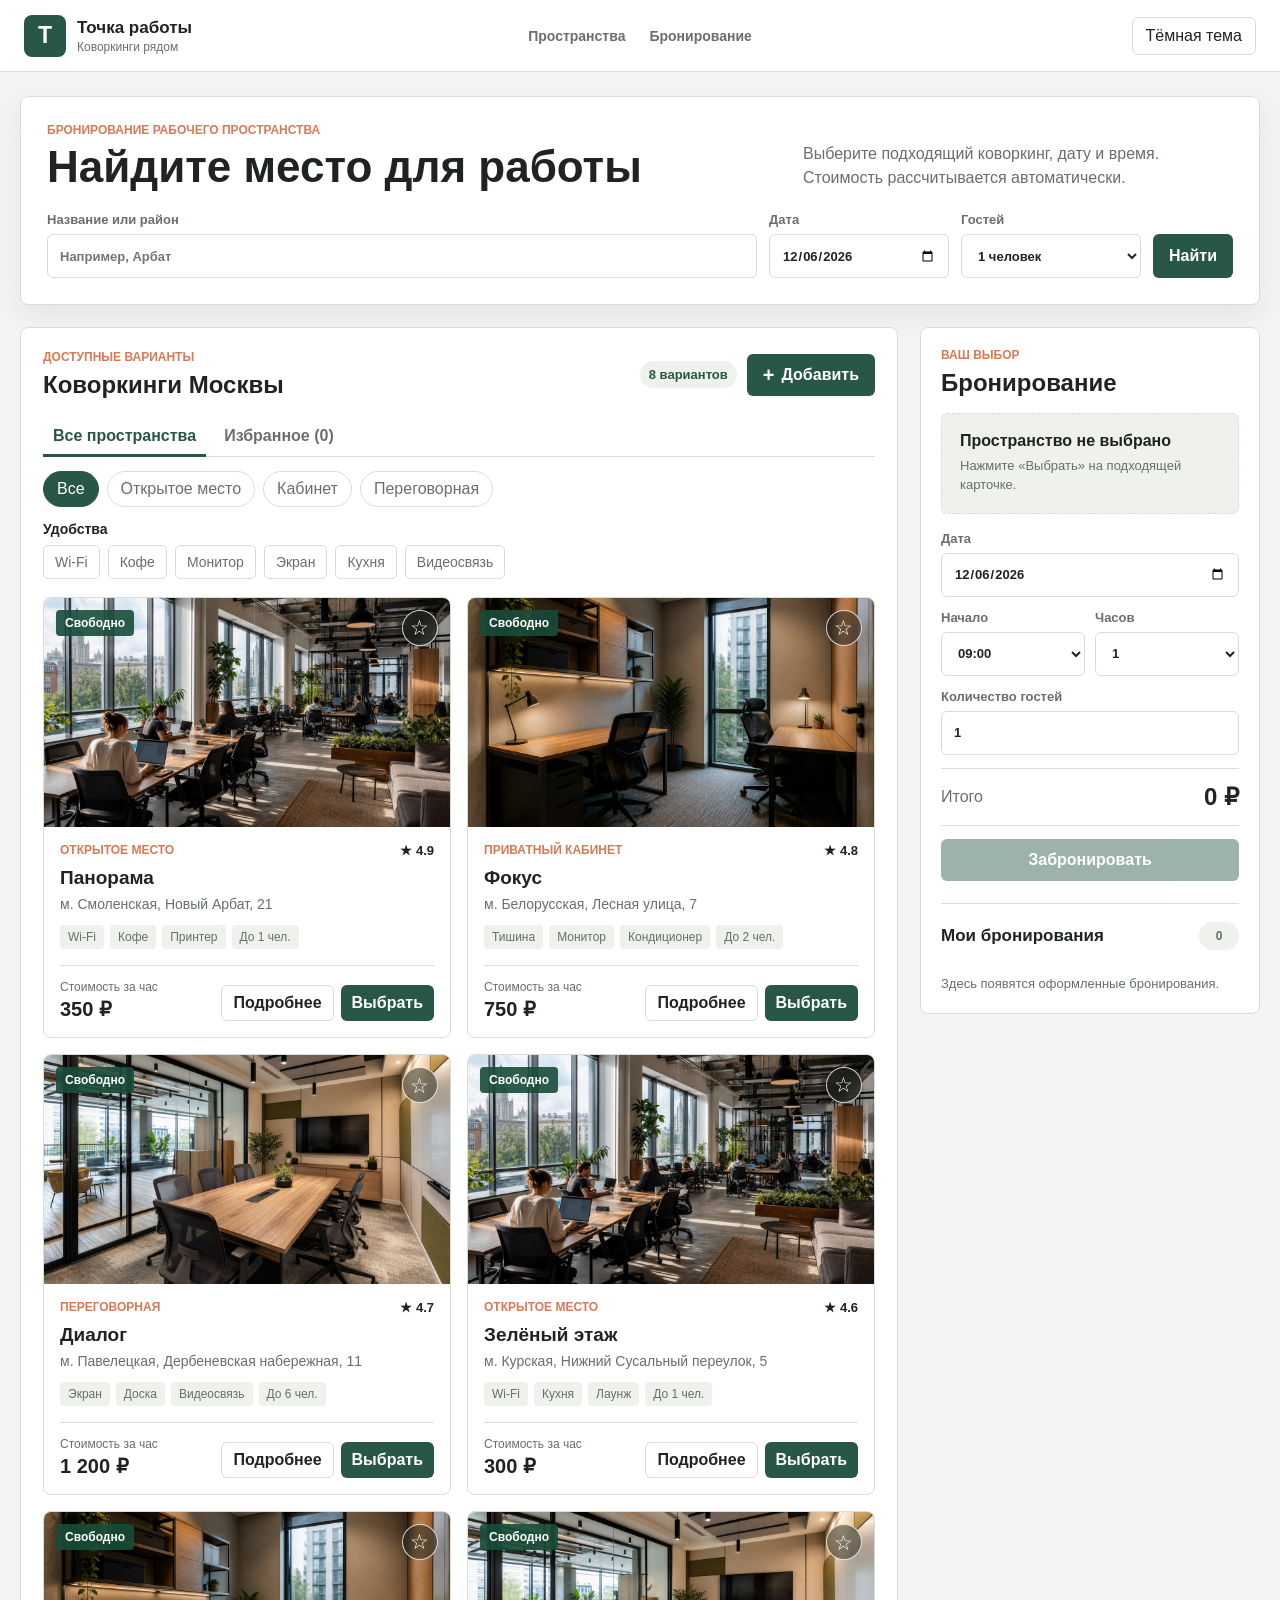
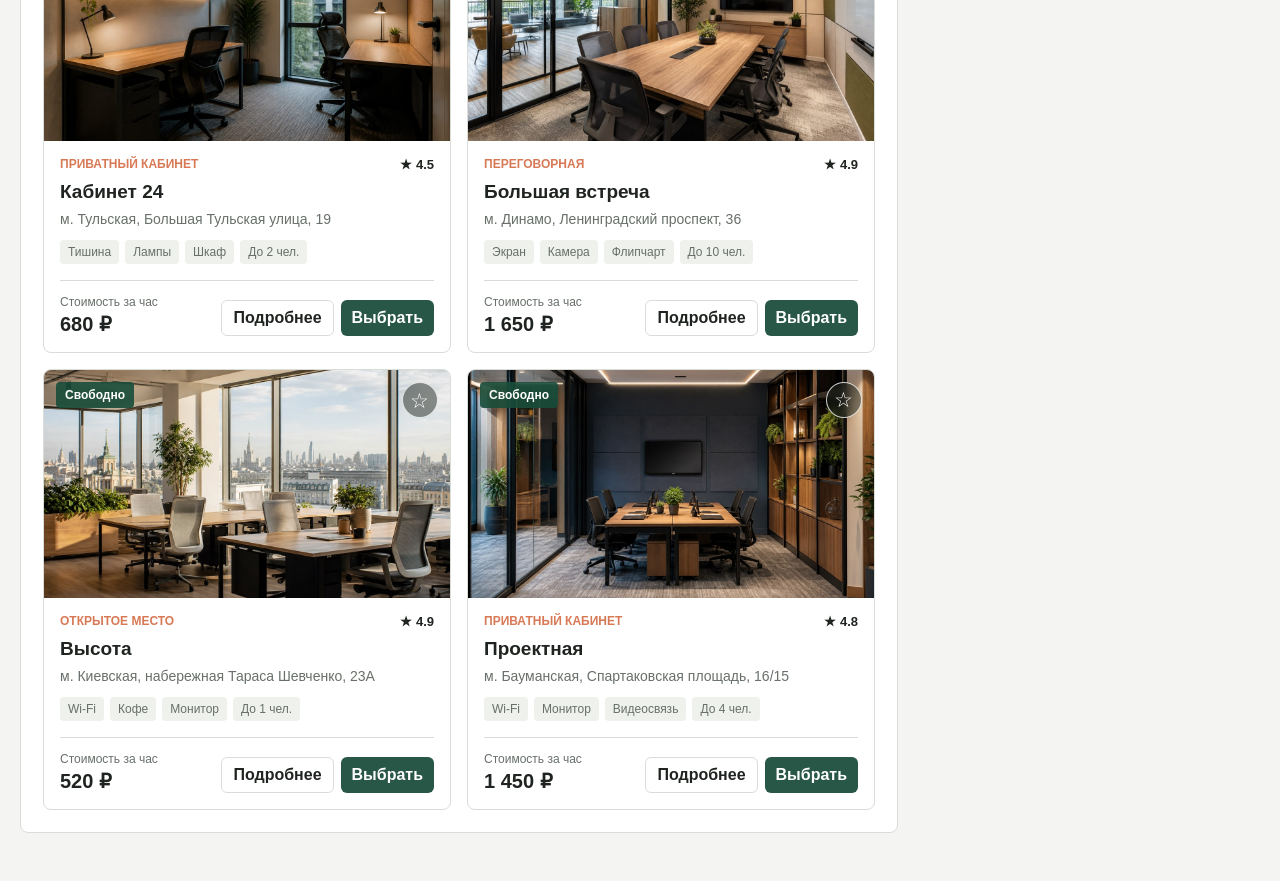
==== index.html @ 35360bbc "structure rebuild" ====
<!DOCTYPE html>
<html lang="ru">
<head>
    <meta charset="UTF-8">
    <meta name="viewport" content="width=device-width, initial-scale=1.0">
    <title>Точка работы - бронирование коворкингов</title>
    <link rel="stylesheet" href="css/style.css">
</head>
<body>
    <header class="site-header">
        <a class="brand" href="#" aria-label="Точка работы">
            <span class="brand-mark">Т</span>
            <span>
                <strong>Точка работы</strong>
                <small>Коворкинги рядом</small>
            </span>
        </a>

        <nav class="header-nav" aria-label="Основная навигация">
            <a href="#spaces">Пространства</a>
            <a href="#booking">Бронирование</a>
        </nav>

        <button class="theme-button" id="themeButton" type="button">Тёмная тема</button>
    </header>

    <main>
        <section class="search-section" aria-labelledby="pageTitle">
            <div class="search-heading">
                <div>
                    <p class="eyebrow">Бронирование рабочего пространства</p>
                    <h1 id="pageTitle">Найдите место для работы</h1>
                </div>
                <p>Выберите подходящий коворкинг, дату и время. Стоимость рассчитывается автоматически.</p>
            </div>

            <form class="search-form" id="searchForm">
                <label class="field search-field">
                    <span>Название или район</span>
                    <input id="searchInput" type="search" placeholder="Например, Арбат">
                </label>

                <label class="field">
                    <span>Дата</span>
                    <input id="searchDate" type="date">
                </label>

                <label class="field">
                    <span>Гостей</span>
                    <select id="guestFilter">
                        <option value="1">1 человек</option>
                        <option value="2">2 человека</option>
                        <option value="4">До 4 человек</option>
                        <option value="6">До 6 человек</option>
                        <option value="10">До 10 человек</option>
                    </select>
                </label>

                <button class="primary-button search-button" type="submit">Найти</button>
            </form>
        </section>

        <div class="page-layout">
            <section class="results-section" id="spaces" aria-labelledby="resultsTitle">
                <div class="section-heading">
                    <div>
                        <p class="eyebrow">Доступные варианты</p>
                        <h2 id="resultsTitle">Коворкинги Москвы</h2>
                    </div>
                    <div class="section-heading-actions">
                        <span class="result-count" id="resultCount">0 вариантов</span>
                        <button class="primary-button add-space-button" id="openAddSpace" type="button">
                            <span aria-hidden="true">+</span>
                            Добавить
                        </button>
                    </div>
                </div>

                <div class="catalog-tabs" id="catalogTabs" aria-label="Разделы каталога">
                    <button class="catalog-tab active" type="button" data-view="all">Все пространства</button>
                    <button class="catalog-tab" type="button" data-view="favorites">Избранное (0)</button>
                </div>

                <div class="type-filters" id="typeFilters" aria-label="Фильтр по типу пространства">
                    <button class="filter-button active" type="button" data-type="all">Все</button>
                    <button class="filter-button" type="button" data-type="open">Открытое место</button>
                    <button class="filter-button" type="button" data-type="office">Кабинет</button>
                    <button class="filter-button" type="button" data-type="meeting">Переговорная</button>
                </div>

                <div class="amenity-filter">
                    <span class="filter-label">Удобства</span>
                    <div class="amenity-options" id="amenityFilters" aria-label="Фильтр по удобствам">
                        <label class="amenity-option">
                            <input type="checkbox" value="Wi-Fi">
                            <span>Wi-Fi</span>
                        </label>
                        <label class="amenity-option">
                            <input type="checkbox" value="Кофе">
                            <span>Кофе</span>
                        </label>
                        <label class="amenity-option">
                            <input type="checkbox" value="Монитор">
                            <span>Монитор</span>
                        </label>
                        <label class="amenity-option">
                            <input type="checkbox" value="Экран">
                            <span>Экран</span>
                        </label>
                        <label class="amenity-option">
                            <input type="checkbox" value="Кухня">
                            <span>Кухня</span>
                        </label>
                        <label class="amenity-option">
                            <input type="checkbox" value="Видеосвязь">
                            <span>Видеосвязь</span>
                        </label>
                        <button class="reset-amenities" id="resetAmenities" type="button" hidden>Сбросить</button>
                    </div>
                </div>

                <div class="space-grid" id="spaceGrid"></div>
                <p class="empty-state" id="emptyState">Подходящие пространства не найдены.</p>
            </section>

            <aside class="booking-panel" id="booking" aria-labelledby="bookingTitle">
                <div class="panel-heading">
                    <p class="eyebrow">Ваш выбор</p>
                    <h2 id="bookingTitle">Бронирование</h2>
                </div>

                <div class="selected-placeholder" id="selectedPlaceholder">
                    <strong>Пространство не выбрано</strong>
                    <p>Нажмите «Выбрать» на подходящей карточке.</p>
                </div>

                <div class="selected-space" id="selectedSpace" hidden>
                    <img id="selectedImage" alt="">
                    <div>
                        <span id="selectedType"></span>
                        <strong id="selectedName"></strong>
                        <small id="selectedAddress"></small>
                    </div>
                </div>

                <form class="booking-form" id="bookingForm">
                    <label class="field">
                        <span>Дата</span>
                        <input id="bookingDate" type="date" required>
                    </label>

                    <div class="form-row">
                        <label class="field">
                            <span>Начало</span>
                            <select id="bookingTime">
                                <option>09:00</option>
                                <option>10:00</option>
                                <option>11:00</option>
                                <option>12:00</option>
                                <option>13:00</option>
                                <option>14:00</option>
                                <option>15:00</option>
                                <option>16:00</option>
                                <option>17:00</option>
                                <option>18:00</option>
                            </select>
                        </label>

                        <label class="field">
                            <span>Часов</span>
                            <select id="bookingDuration">
                                <option value="1">1</option>
                                <option value="2">2</option>
                                <option value="3">3</option>
                                <option value="4">4</option>
                                <option value="6">6</option>
                                <option value="8">8</option>
                            </select>
                        </label>
                    </div>

                    <label class="field">
                        <span>Количество гостей</span>
                        <input id="bookingGuests" type="number" min="1" value="1" required>
                    </label>

                    <div class="price-summary">
                        <span>Итого</span>
                        <strong id="totalPrice">0 ₽</strong>
                    </div>

                    <p class="form-message" id="formMessage"></p>
                    <div class="booking-form-actions">
                        <button class="primary-button booking-button" type="submit" disabled>Забронировать</button>
                        <button class="cancel-edit-button" id="cancelEditButton" type="button" hidden>Отменить изменения</button>
                    </div>
                </form>

                <section class="booking-history" aria-labelledby="historyTitle">
                    <div class="history-heading">
                        <h3 id="historyTitle">Мои бронирования</h3>
                        <span id="historyCount">0</span>
                    </div>
                    <ul id="bookingList"></ul>
                    <p id="bookingEmpty">Здесь появятся оформленные бронирования.</p>
                </section>
            </aside>
        </div>
    </main>

    <div class="modal" id="spaceModal" aria-hidden="true">
        <article class="modal-card" role="dialog" aria-modal="true" aria-labelledby="modalTitle">
            <button class="modal-close" id="modalClose" type="button" aria-label="Закрыть">×</button>
            <img id="modalImage" alt="">
            <div class="modal-content">
                <p class="eyebrow" id="modalType"></p>
                <h2 id="modalTitle"></h2>
                <p class="modal-address" id="modalAddress"></p>
                <p id="modalDescription"></p>
                <div class="amenities" id="modalAmenities"></div>
                <button class="primary-button" id="modalSelect" type="button">Выбрать пространство</button>
            </div>
        </article>
    </div>

    <div class="modal" id="addSpaceModal" aria-hidden="true">
        <article class="modal-card form-modal-card" role="dialog" aria-modal="true" aria-labelledby="addSpaceTitle">
            <button class="modal-close" id="addSpaceClose" type="button" aria-label="Закрыть">×</button>
            <div class="modal-content">
                <p class="eyebrow" id="addSpaceEyebrow">Новое пространство</p>
                <h2 id="addSpaceTitle">Добавить коворкинг</h2>

                <form class="add-space-form" id="addSpaceForm">
                    <label class="field">
                        <span>Название</span>
                        <input id="newSpaceName" type="text" maxlength="60" required>
                    </label>

                    <div class="form-row">
                        <label class="field">
                            <span>Тип пространства</span>
                            <select id="newSpaceType">
                                <option value="open">Открытое место</option>
                                <option value="office">Кабинет</option>
                                <option value="meeting">Переговорная</option>
                            </select>
                        </label>

                        <label class="field">
                            <span>Вместимость</span>
                            <input id="newSpaceCapacity" type="number" min="1" max="50" value="1" required>
                        </label>
                    </div>

                    <label class="field">
                        <span>Адрес</span>
                        <input id="newSpaceAddress" type="text" maxlength="100" placeholder="Например, м. Сокол, улица Балтийская, 9" required>
                    </label>

                    <label class="field">
                        <span>Стоимость за час, ₽</span>
                        <input id="newSpacePrice" type="number" min="1" max="100000" value="500" required>
                    </label>

                    <label class="field">
                        <span>Описание</span>
                        <textarea id="newSpaceDescription" maxlength="400" rows="4" required></textarea>
                    </label>

                    <fieldset class="form-amenities">
                        <legend>Удобства</legend>
                        <div class="amenity-options">
                            <label class="amenity-option">
                                <input type="checkbox" name="newAmenity" value="Wi-Fi">
                                <span>Wi-Fi</span>
                            </label>
                            <label class="amenity-option">
                                <input type="checkbox" name="newAmenity" value="Кофе">
                                <span>Кофе</span>
                            </label>
                            <label class="amenity-option">
                                <input type="checkbox" name="newAmenity" value="Монитор">
                                <span>Монитор</span>
                            </label>
                            <label class="amenity-option">
                                <input type="checkbox" name="newAmenity" value="Экран">
                                <span>Экран</span>
                            </label>
                            <label class="amenity-option">
                                <input type="checkbox" name="newAmenity" value="Кухня">
                                <span>Кухня</span>
                            </label>
                            <label class="amenity-option">
                                <input type="checkbox" name="newAmenity" value="Видеосвязь">
                                <span>Видеосвязь</span>
                            </label>
                        </div>
                    </fieldset>

                    <button class="primary-button" id="addSpaceSubmit" type="submit">Добавить коворкинг</button>
                </form>
            </div>
        </article>
    </div>

    <div class="toast" id="toast" role="status" aria-live="polite"></div>

    <script src="js/data.js"></script>
    <script src="js/script.js"></script>
</body>
</html>
---- css/style.css ----
:root {
    color-scheme: light;
    --page: #f4f5f2;
    --surface: #ffffff;
    --surface-soft: #eef1ec;
    --text: #202420;
    --muted: #687069;
    --line: #d9ddd7;
    --primary: #285747;
    --primary-hover: #1e4437;
    --accent: #d87956;
    --accent-soft: #fae5dc;
    --warning: #8a3b2b;
    --shadow: 0 10px 30px rgba(35, 44, 38, 0.08);
}

* {
    box-sizing: border-box;
}

[hidden] {
    display: none !important;
}

html {
    scroll-behavior: smooth;
}

body {
    margin: 0;
    font-family: Arial, Helvetica, sans-serif;
    color: var(--text);
    background: var(--page);
}

button,
input,
select,
textarea {
    font: inherit;
}

button {
    cursor: pointer;
}

.site-header {
    position: sticky;
    top: 0;
    z-index: 20;
    display: grid;
    grid-template-columns: 1fr auto 1fr;
    align-items: center;
    gap: 24px;
    min-height: 72px;
    padding: 12px max(24px, calc((100% - 1240px) / 2));
    border-bottom: 1px solid var(--line);
    background: color-mix(in srgb, var(--surface) 94%, transparent);
    backdrop-filter: blur(12px);
}

.brand {
    display: inline-flex;
    align-items: center;
    gap: 11px;
    width: fit-content;
    color: var(--text);
    text-decoration: none;
}

.brand-mark {
    display: grid;
    width: 42px;
    height: 42px;
    place-items: center;
    border-radius: 8px;
    color: #ffffff;
    background: var(--primary);
    font-size: 23px;
    font-weight: 800;
}

.brand strong,
.brand small {
    display: block;
}

.brand strong {
    font-size: 17px;
}

.brand small {
    margin-top: 2px;
    color: var(--muted);
    font-size: 12px;
}

.header-nav {
    display: flex;
    gap: 24px;
}

.header-nav a {
    color: var(--muted);
    font-size: 14px;
    font-weight: 700;
    text-decoration: none;
}

.header-nav a:hover {
    color: var(--primary);
}

.theme-button {
    justify-self: end;
    min-height: 38px;
    border: 1px solid var(--line);
    border-radius: 6px;
    padding: 0 13px;
    color: var(--text);
    background: var(--surface);
}

.theme-button:hover {
    border-color: var(--primary);
}

main {
    width: min(1240px, calc(100% - 32px));
    margin: 24px auto 48px;
}

.search-section {
    padding: 26px;
    border: 1px solid var(--line);
    border-radius: 8px;
    background: var(--surface);
    box-shadow: var(--shadow);
}

.search-heading {
    display: flex;
    align-items: end;
    justify-content: space-between;
    gap: 32px;
    margin-bottom: 22px;
}

.search-heading h1,
.section-heading h2,
.panel-heading h2 {
    margin: 0;
}

.search-heading h1 {
    font-size: clamp(28px, 4vw, 44px);
    line-height: 1.05;
}

.search-heading > p {
    max-width: 430px;
    margin: 0;
    color: var(--muted);
    line-height: 1.5;
}

.eyebrow {
    margin: 0 0 7px;
    color: var(--accent);
    font-size: 12px;
    font-weight: 800;
    text-transform: uppercase;
}

.search-form {
    display: grid;
    grid-template-columns: minmax(220px, 1fr) 180px 180px auto;
    gap: 12px;
    align-items: end;
}

.field {
    display: grid;
    gap: 7px;
    color: var(--muted);
    font-size: 13px;
    font-weight: 700;
}

input,
select,
textarea {
    width: 100%;
    border: 1px solid var(--line);
    border-radius: 6px;
    padding: 0 12px;
    color: var(--text);
    background: var(--surface);
}

input,
select {
    height: 44px;
}

textarea {
    min-height: 100px;
    padding-block: 11px;
    resize: vertical;
}

input:focus,
select:focus,
textarea:focus {
    outline: 2px solid color-mix(in srgb, var(--primary) 35%, transparent);
    border-color: var(--primary);
}

.primary-button {
    min-height: 42px;
    border: 0;
    border-radius: 6px;
    padding: 0 16px;
    color: #ffffff;
    background: var(--primary);
    font-weight: 800;
}

.primary-button:hover:not(:disabled) {
    background: var(--primary-hover);
}

.primary-button:disabled {
    cursor: not-allowed;
    opacity: 0.45;
}

.search-button {
    height: 44px;
}

.page-layout {
    display: grid;
    grid-template-columns: minmax(0, 1fr) 340px;
    gap: 22px;
    align-items: start;
    margin-top: 22px;
}

.results-section,
.booking-panel {
    border: 1px solid var(--line);
    border-radius: 8px;
    background: var(--surface);
}

.results-section {
    min-width: 0;
    padding: 22px;
}

.section-heading,
.history-heading {
    display: flex;
    align-items: center;
    justify-content: space-between;
    gap: 16px;
}

.section-heading {
    margin-bottom: 18px;
}

.section-heading-actions {
    display: flex;
    align-items: center;
    gap: 10px;
}

.add-space-button {
    display: inline-flex;
    align-items: center;
    gap: 7px;
    white-space: nowrap;
}

.add-space-button span {
    font-size: 20px;
    line-height: 1;
}

.section-heading h2,
.panel-heading h2 {
    font-size: 24px;
}

.result-count,
.history-heading span {
    min-width: 40px;
    padding: 6px 9px;
    border-radius: 16px;
    color: var(--primary);
    background: var(--surface-soft);
    font-size: 13px;
    font-weight: 800;
    text-align: center;
}

.catalog-tabs {
    display: flex;
    gap: 8px;
    margin-bottom: 14px;
    border-bottom: 1px solid var(--line);
}

.catalog-tab {
    min-height: 40px;
    margin-bottom: -1px;
    border: 0;
    border-bottom: 3px solid transparent;
    padding: 0 10px;
    color: var(--muted);
    background: transparent;
    font-weight: 800;
}

.catalog-tab:hover {
    color: var(--primary);
}

.catalog-tab.active {
    border-bottom-color: var(--primary);
    color: var(--primary);
}

.type-filters {
    display: flex;
    flex-wrap: wrap;
    gap: 8px;
    margin-bottom: 14px;
}

.filter-button {
    min-height: 36px;
    border: 1px solid var(--line);
    border-radius: 18px;
    padding: 0 13px;
    color: var(--muted);
    background: var(--surface);
}

.filter-button:hover {
    color: var(--primary);
    border-color: var(--primary);
}

.filter-button.active {
    color: #ffffff;
    border-color: var(--primary);
    background: var(--primary);
}

.amenity-filter {
    margin-bottom: 18px;
}

.filter-label {
    display: block;
    margin-bottom: 8px;
    color: var(--text);
    font-size: 14px;
    font-weight: 800;
}

.amenity-options {
    display: flex;
    flex-wrap: wrap;
    gap: 8px;
}

.amenity-option {
    position: relative;
    cursor: pointer;
}

.amenity-option input {
    position: absolute;
    width: 1px;
    height: 1px;
    opacity: 0;
}

.amenity-option span,
.reset-amenities {
    display: inline-flex;
    min-height: 34px;
    align-items: center;
    border: 1px solid var(--line);
    border-radius: 5px;
    padding: 0 11px;
    color: var(--muted);
    background: var(--surface);
    font-size: 14px;
}

.amenity-option:hover span,
.amenity-option input:focus-visible + span {
    color: var(--primary);
    border-color: var(--primary);
}

.amenity-option input:checked + span {
    color: var(--primary);
    border-color: var(--primary);
    background: color-mix(in srgb, var(--primary) 12%, var(--surface));
    font-weight: 800;
}

.reset-amenities {
    color: var(--warning);
}

.reset-amenities:hover {
    border-color: var(--warning);
}

.space-grid {
    display: grid;
    grid-template-columns: repeat(2, minmax(0, 1fr));
    gap: 16px;
}

.space-card {
    display: flex;
    min-width: 0;
    flex-direction: column;
    overflow: hidden;
    border: 1px solid var(--line);
    border-radius: 8px;
    background: var(--surface);
    transition: border-color 160ms ease, transform 160ms ease, box-shadow 160ms ease;
}

.space-card:hover {
    border-color: color-mix(in srgb, var(--primary) 45%, var(--line));
    transform: translateY(-2px);
    box-shadow: var(--shadow);
}

.space-card.selected {
    border-color: var(--primary);
    box-shadow: 0 0 0 2px color-mix(in srgb, var(--primary) 18%, transparent);
}

.space-image {
    position: relative;
    aspect-ratio: 16 / 9;
    overflow: hidden;
    background: var(--surface-soft);
}

.space-image img {
    width: 100%;
    height: 100%;
    object-fit: cover;
}

.availability {
    position: absolute;
    top: 12px;
    left: 12px;
    padding: 6px 9px;
    border-radius: 4px;
    color: #ffffff;
    background: rgba(25, 77, 58, 0.9);
    font-size: 12px;
    font-weight: 800;
}

.favorite-button {
    position: absolute;
    top: 12px;
    right: 12px;
    display: grid;
    width: 36px;
    height: 36px;
    place-items: center;
    border: 1px solid rgba(255, 255, 255, 0.78);
    border-radius: 50%;
    color: #ffffff;
    background: rgba(24, 32, 27, 0.48);
    font-size: 21px;
    line-height: 1;
    backdrop-filter: blur(5px);
}

.favorite-button:hover {
    background: rgba(24, 32, 27, 0.7);
}

.favorite-button.active {
    border-color: #ffffff;
    color: #9b4f32;
    background: #ffffff;
}

.custom-space-actions {
    position: absolute;
    z-index: 2;
    top: 12px;
    left: 12px;
    display: flex;
    gap: 7px;
}

.custom-space-button {
    display: grid;
    width: 36px;
    height: 36px;
    place-items: center;
    border: 1px solid rgba(255, 255, 255, 0.78);
    border-radius: 50%;
    color: #ffffff;
    background: rgba(24, 32, 27, 0.62);
    font-size: 19px;
    font-weight: 800;
    line-height: 1;
    backdrop-filter: blur(5px);
}

.custom-space-button:hover {
    background: rgba(24, 32, 27, 0.82);
}

.delete-space-button:hover {
    color: #ffffff;
    background: var(--warning);
}

.space-body {
    display: flex;
    flex: 1;
    flex-direction: column;
    padding: 16px;
}

.space-meta {
    display: flex;
    align-items: center;
    justify-content: space-between;
    gap: 12px;
    margin-bottom: 8px;
}

.space-type {
    color: var(--accent);
    font-size: 12px;
    font-weight: 800;
    text-transform: uppercase;
}

.rating {
    font-size: 13px;
    font-weight: 800;
}

.space-body h3 {
    margin: 0 0 7px;
    font-size: 19px;
    line-height: 1.25;
}

.space-address {
    margin: 0 0 13px;
    color: var(--muted);
    font-size: 14px;
}

.feature-list,
.amenities {
    display: flex;
    flex-wrap: wrap;
    gap: 6px;
}

.feature-list {
    margin-bottom: 16px;
}

.feature-list span,
.amenities span {
    padding: 5px 8px;
    border-radius: 4px;
    color: var(--muted);
    background: var(--surface-soft);
    font-size: 12px;
}

.card-footer {
    display: flex;
    align-items: end;
    justify-content: space-between;
    gap: 12px;
    margin-top: auto;
    padding-top: 14px;
    border-top: 1px solid var(--line);
}

.space-price small,
.space-price strong {
    display: block;
}

.space-price small {
    color: var(--muted);
    font-size: 12px;
}

.space-price strong {
    margin-top: 3px;
    font-size: 20px;
}

.card-actions {
    display: flex;
    gap: 7px;
}

.details-button,
.select-button {
    min-height: 36px;
    border-radius: 6px;
    padding: 0 11px;
    font-weight: 800;
}

.details-button {
    border: 1px solid var(--line);
    color: var(--text);
    background: var(--surface);
}

.details-button:hover {
    border-color: var(--primary);
}

.select-button {
    border: 0;
    color: #ffffff;
    background: var(--primary);
}

.select-button:hover {
    background: var(--primary-hover);
}

.empty-state {
    display: none;
    margin: 28px 0;
    color: var(--muted);
    text-align: center;
}

.empty-state.show {
    display: block;
}

.booking-panel {
    position: sticky;
    top: 94px;
    padding: 20px;
}

.panel-heading {
    margin-bottom: 16px;
}

.selected-placeholder {
    padding: 18px;
    border: 1px dashed var(--line);
    border-radius: 6px;
    color: var(--muted);
    background: var(--surface-soft);
}

.selected-placeholder strong {
    color: var(--text);
}

.selected-placeholder p {
    margin: 7px 0 0;
    font-size: 13px;
    line-height: 1.45;
}

.selected-space {
    display: grid;
    grid-template-columns: 88px 1fr;
    gap: 12px;
    align-items: center;
    padding-bottom: 16px;
    border-bottom: 1px solid var(--line);
}

.selected-space img {
    width: 88px;
    height: 70px;
    border-radius: 6px;
    object-fit: cover;
}

.selected-space span,
.selected-space strong,
.selected-space small {
    display: block;
}

.selected-space span {
    margin-bottom: 4px;
    color: var(--accent);
    font-size: 11px;
    font-weight: 800;
    text-transform: uppercase;
}

.selected-space strong {
    margin-bottom: 4px;
    line-height: 1.25;
}

.selected-space small {
    color: var(--muted);
}

.booking-form {
    display: grid;
    gap: 13px;
    margin-top: 17px;
}

.form-row {
    display: grid;
    grid-template-columns: 1fr 1fr;
    gap: 10px;
}

.price-summary {
    display: flex;
    align-items: center;
    justify-content: space-between;
    padding: 14px 0;
    border-top: 1px solid var(--line);
    border-bottom: 1px solid var(--line);
}

.price-summary span {
    color: var(--muted);
}

.price-summary strong {
    font-size: 24px;
}

.form-message {
    display: none;
    margin: 0;
    color: var(--warning);
    font-size: 13px;
    line-height: 1.4;
}

.form-message.show {
    display: block;
}

.booking-form-actions {
    display: grid;
    gap: 8px;
}

.booking-button,
.cancel-edit-button {
    width: 100%;
}

.cancel-edit-button {
    min-height: 40px;
    border: 1px solid var(--line);
    border-radius: 6px;
    color: var(--text);
    background: var(--surface);
    font-weight: 800;
}

.cancel-edit-button:hover {
    border-color: var(--primary);
    color: var(--primary);
}

.booking-history {
    margin-top: 22px;
    padding-top: 18px;
    border-top: 1px solid var(--line);
}

.history-heading h3 {
    margin: 0;
    font-size: 17px;
}

.booking-history ul {
    display: grid;
    gap: 9px;
    margin: 13px 0 0;
    padding: 0;
    list-style: none;
}

.booking-history li {
    position: relative;
    padding: 11px 70px 11px 11px;
    border: 1px solid var(--line);
    border-radius: 6px;
    background: var(--surface-soft);
}

.booking-history li.editing {
    border-color: var(--primary);
    box-shadow: 0 0 0 2px color-mix(in srgb, var(--primary) 16%, transparent);
}

.booking-history strong,
.booking-history span {
    display: block;
}

.booking-history strong {
    margin-bottom: 4px;
    font-size: 13px;
}

.booking-history span {
    color: var(--muted);
    font-size: 12px;
    line-height: 1.35;
}

.edit-booking,
.cancel-booking {
    position: absolute;
    top: 9px;
    width: 25px;
    height: 25px;
    border: 0;
    border-radius: 4px;
    font-weight: 800;
}

.edit-booking {
    right: 39px;
    color: var(--primary);
    background: color-mix(in srgb, var(--primary) 14%, var(--surface));
}

.cancel-booking {
    right: 9px;
    color: var(--warning);
    background: var(--accent-soft);
}

#bookingEmpty {
    margin: 12px 0 0;
    color: var(--muted);
    font-size: 13px;
    line-height: 1.4;
}

.modal {
    position: fixed;
    inset: 0;
    z-index: 50;
    display: none;
    align-items: center;
    justify-content: center;
    padding: 20px;
    background: rgba(20, 27, 23, 0.62);
}

.modal.show {
    display: flex;
}

.modal-card {
    position: relative;
    display: grid;
    grid-template-columns: 1.05fr 1fr;
    width: min(850px, 100%);
    max-height: calc(100vh - 40px);
    overflow: auto;
    border-radius: 8px;
    background: var(--surface);
    box-shadow: 0 20px 60px rgba(0, 0, 0, 0.25);
}

.modal-card > img {
    width: 100%;
    height: 100%;
    min-height: 390px;
    object-fit: cover;
}

.form-modal-card {
    display: block;
    width: min(620px, 100%);
}

.modal-content {
    padding: 30px;
}

.modal-content h2 {
    margin: 0 0 7px;
    font-size: 28px;
}

.modal-address {
    margin: 0 0 18px;
    color: var(--muted);
}

.modal-content > p:not(.eyebrow, .modal-address) {
    margin: 0 0 18px;
    line-height: 1.6;
}

.modal-content .amenities {
    margin-bottom: 24px;
}

.modal-close {
    position: absolute;
    top: 12px;
    right: 12px;
    width: 34px;
    height: 34px;
    border: 0;
    border-radius: 6px;
    color: var(--text);
    background: var(--surface);
    font-size: 24px;
    line-height: 1;
    box-shadow: 0 3px 12px rgba(0, 0, 0, 0.16);
}

.add-space-form {
    display: grid;
    gap: 15px;
    margin-top: 22px;
}

.form-amenities {
    margin: 0;
    border: 0;
    padding: 0;
}

.form-amenities legend {
    margin-bottom: 8px;
    color: var(--muted);
    font-size: 13px;
    font-weight: 700;
}

.toast {
    position: fixed;
    right: 24px;
    bottom: 24px;
    z-index: 70;
    max-width: 340px;
    padding: 13px 16px;
    border-radius: 6px;
    color: #ffffff;
    background: var(--primary);
    box-shadow: var(--shadow);
    opacity: 0;
    transform: translateY(12px);
    pointer-events: none;
    transition: opacity 180ms ease, transform 180ms ease;
}

.toast.show {
    opacity: 1;
    transform: translateY(0);
}

body.dark-theme {
    color-scheme: dark;
    --page: #171c1a;
    --surface: #222925;
    --surface-soft: #2b342f;
    --text: #eef2ef;
    --muted: #aab5ae;
    --line: #3b4740;
    --primary: #68a88d;
    --primary-hover: #7ab99e;
    --accent: #ed9a78;
    --accent-soft: #4b3028;
    --warning: #ffc0aa;
    --shadow: 0 10px 30px rgba(0, 0, 0, 0.24);
}

body.dark-theme .primary-button,
body.dark-theme .filter-button.active,
body.dark-theme .select-button {
    color: #122019;
}

body.dark-theme .catalog-tab.active {
    color: var(--primary);
}

body.dark-theme .availability {
    color: #122019;
    background: rgba(132, 201, 170, 0.94);
}

@media (max-width: 1000px) {
    .search-form {
        grid-template-columns: 1fr 1fr;
    }

    .page-layout {
        grid-template-columns: 1fr;
    }

    .booking-panel {
        position: static;
    }
}

@media (max-width: 720px) {
    .site-header {
        grid-template-columns: 1fr auto;
        padding-inline: 16px;
    }

    .header-nav {
        display: none;
    }

    main {
        width: min(100% - 20px, 1240px);
        margin-top: 10px;
    }

    .search-section,
    .results-section,
    .booking-panel {
        padding: 17px;
    }

    .search-heading {
        display: block;
    }

    .search-heading > p {
        margin-top: 12px;
    }

    .space-grid {
        grid-template-columns: 1fr;
    }

    .modal-card {
        grid-template-columns: 1fr;
    }

    .modal-card > img {
        min-height: 220px;
        max-height: 260px;
    }
}

@media (max-width: 500px) {
    .brand small {
        display: none;
    }

    .theme-button {
        padding-inline: 9px;
        font-size: 13px;
    }

    .search-form,
    .form-row {
        grid-template-columns: 1fr;
    }

    .section-heading {
        align-items: flex-start;
    }

    .section-heading-actions {
        align-items: flex-end;
        flex-direction: column;
    }

    .add-space-button {
        min-height: 38px;
        padding-inline: 11px;
    }

    .card-footer {
        align-items: stretch;
        flex-direction: column;
    }

    .card-actions {
        display: grid;
        grid-template-columns: 1fr 1fr;
    }

    .modal-content {
        padding: 22px;
    }
}
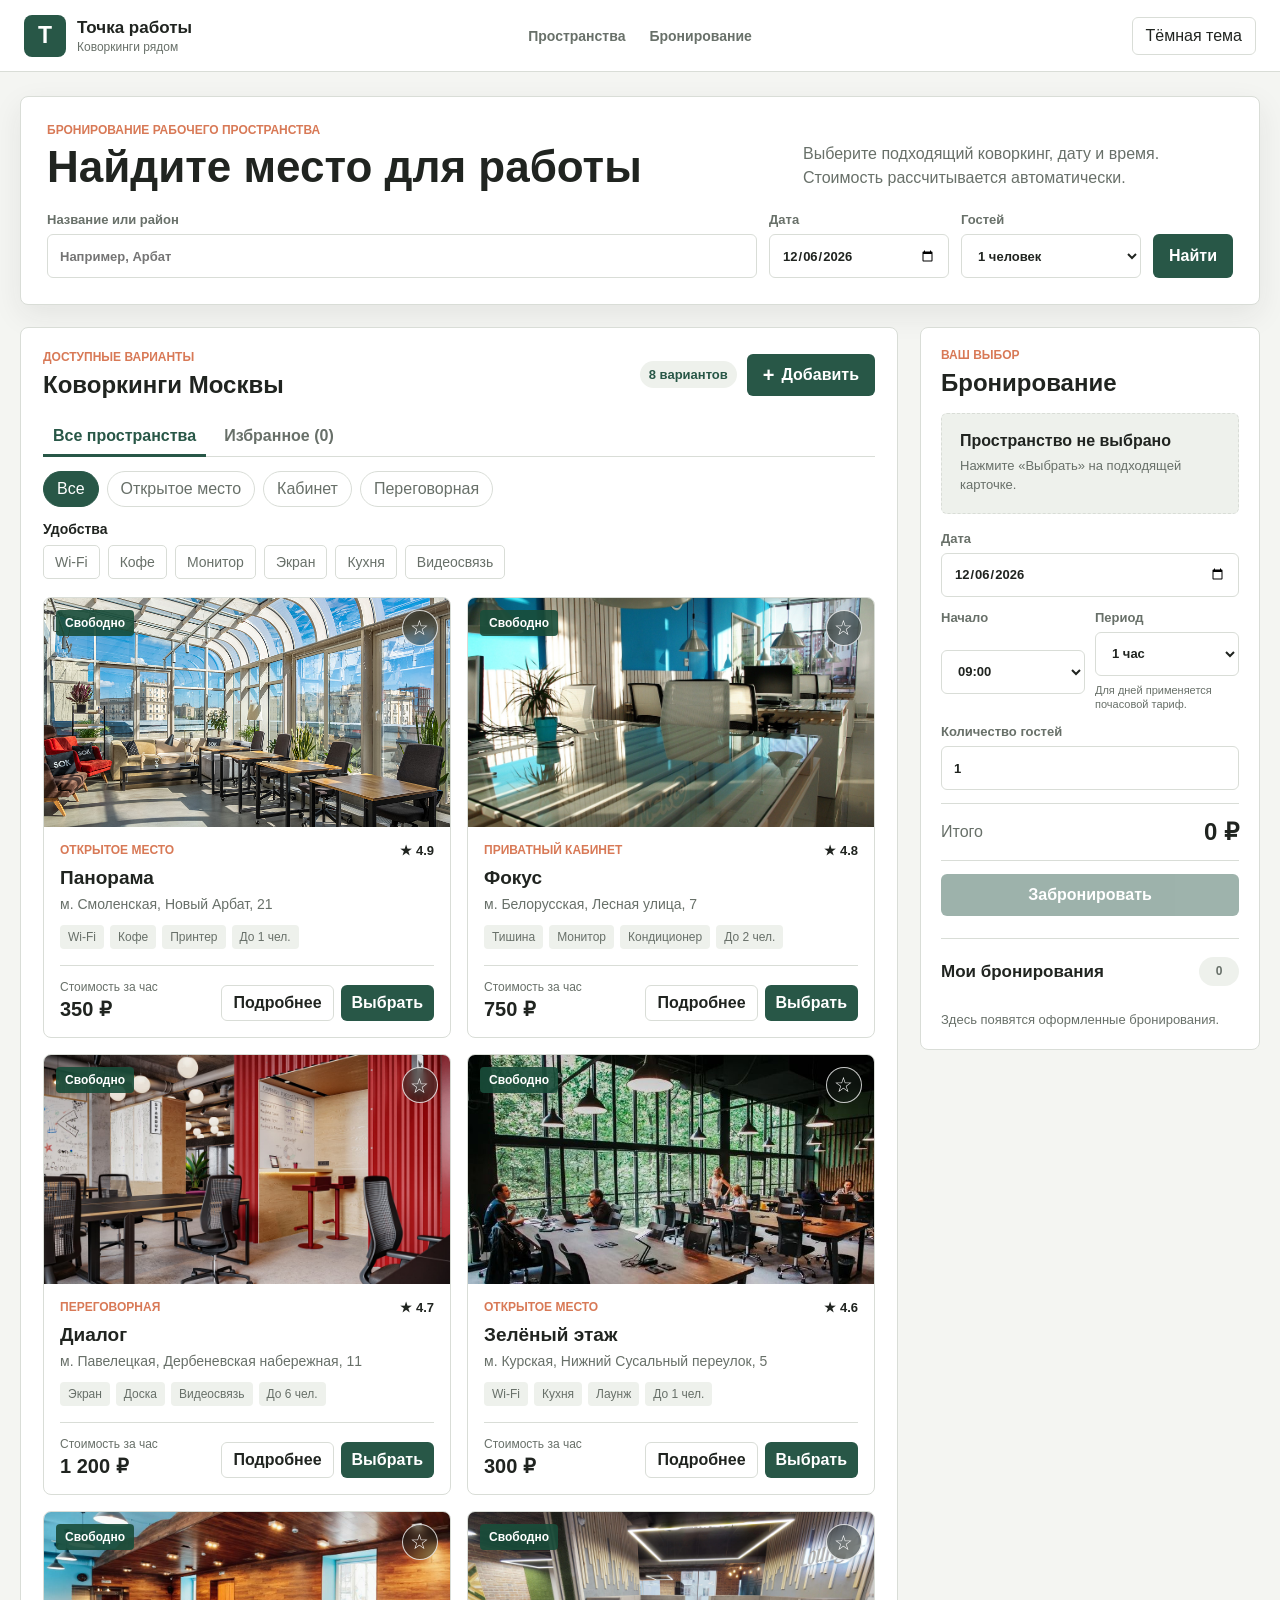
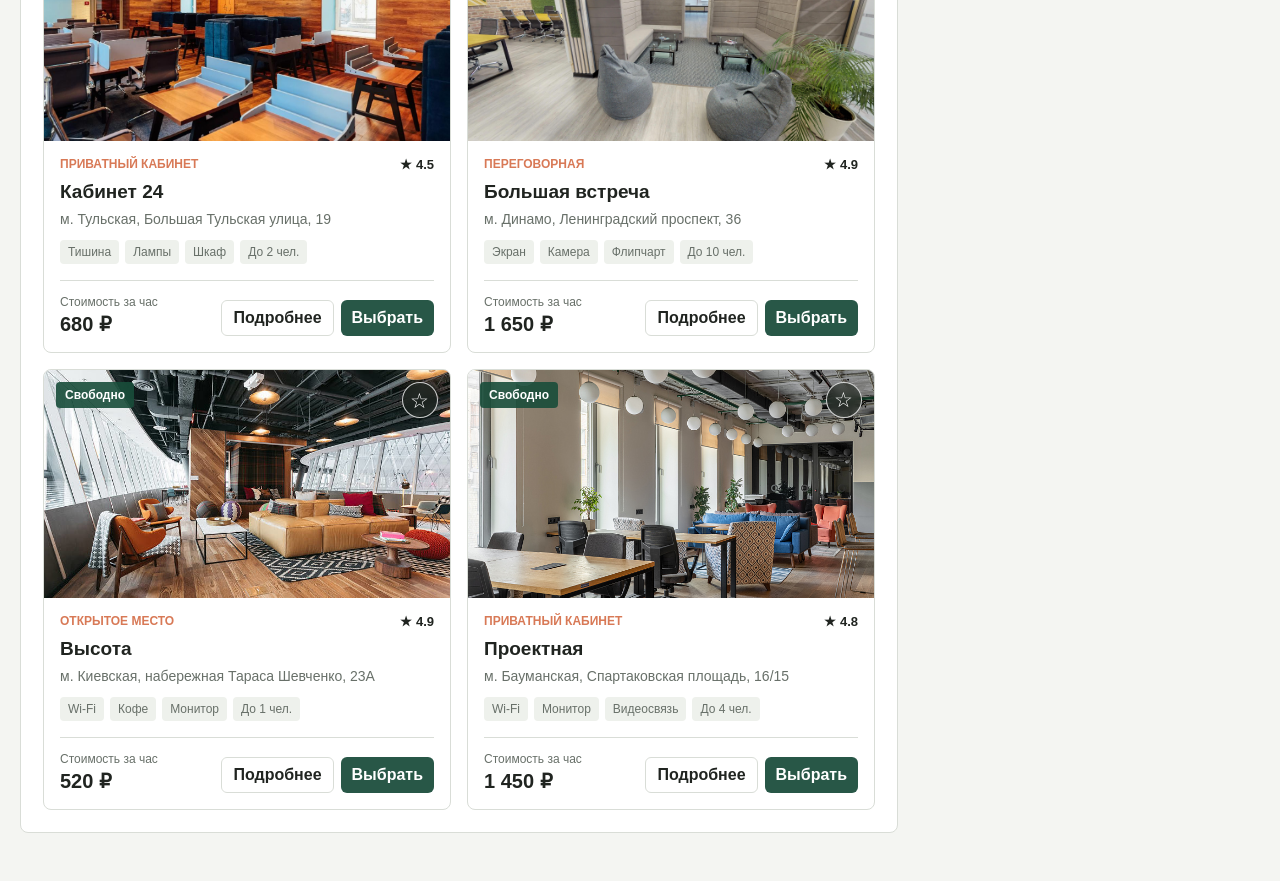
==== commit 71134708: "Improve booking and coworking forms" ====
--- a/index.html
+++ b/index.html
@@ -16,12 +16,22 @@
             </span>
         </a>
 
-        <nav class="header-nav" aria-label="Основная навигация">
+        <nav class="header-nav" id="mainNav" aria-label="Основная навигация">
             <a href="#spaces">Пространства</a>
             <a href="#booking">Бронирование</a>
         </nav>
 
-        <button class="theme-button" id="themeButton" type="button">Тёмная тема</button>
+        <div class="header-actions">
+            <button
+                class="menu-button"
+                id="menuButton"
+                type="button"
+                aria-label="Открыть меню"
+                aria-controls="mainNav"
+                aria-expanded="false"
+            >☰</button>
+            <button class="theme-button" id="themeButton" type="button">Тёмная тема</button>
+        </div>
     </header>
 
     <main>
@@ -143,10 +153,11 @@
                     </div>
                 </div>
 
-                <form class="booking-form" id="bookingForm">
+                <form class="booking-form" id="bookingForm" novalidate>
                     <label class="field">
                         <span>Дата</span>
-                        <input id="bookingDate" type="date" required>
+                        <input id="bookingDate" type="date" aria-describedby="bookingDateError" required>
+                        <small class="field-error" id="bookingDateError" aria-live="polite"></small>
                     </label>
 
                     <div class="form-row">
@@ -167,21 +178,34 @@
                         </label>
 
                         <label class="field">
-                            <span>Часов</span>
+                            <span>Период</span>
                             <select id="bookingDuration">
-                                <option value="1">1</option>
-                                <option value="2">2</option>
-                                <option value="3">3</option>
-                                <option value="4">4</option>
-                                <option value="6">6</option>
-                                <option value="8">8</option>
+                                <optgroup label="Часы">
+                                    <option value="1">1 час</option>
+                                    <option value="2">2 часа</option>
+                                    <option value="3">3 часа</option>
+                                    <option value="4">4 часа</option>
+                                    <option value="6">6 часов</option>
+                                    <option value="8">8 часов</option>
+                                </optgroup>
+                                <optgroup label="Дни">
+                                    <option value="24">1 день</option>
+                                    <option value="48">2 дня</option>
+                                    <option value="72">3 дня</option>
+                                    <option value="96">4 дня</option>
+                                    <option value="120">5 дней</option>
+                                    <option value="144">6 дней</option>
+                                    <option value="168">7 дней</option>
+                                </optgroup>
                             </select>
+                            <small class="field-hint">Для дней применяется почасовой тариф.</small>
                         </label>
                     </div>
 
                     <label class="field">
                         <span>Количество гостей</span>
-                        <input id="bookingGuests" type="number" min="1" value="1" required>
+                        <input id="bookingGuests" type="number" min="1" value="1" aria-describedby="bookingGuestsError" required>
+                        <small class="field-error" id="bookingGuestsError" aria-live="polite"></small>
                     </label>
 
                     <div class="price-summary">
@@ -189,7 +213,7 @@
                         <strong id="totalPrice">0 ₽</strong>
                     </div>
 
-                    <p class="form-message" id="formMessage"></p>
+                    <p class="form-message" id="formMessage" role="status" aria-live="polite"></p>
                     <div class="booking-form-actions">
                         <button class="primary-button booking-button" type="submit" disabled>Забронировать</button>
                         <button class="cancel-edit-button" id="cancelEditButton" type="button" hidden>Отменить изменения</button>
@@ -230,10 +254,11 @@
                 <p class="eyebrow" id="addSpaceEyebrow">Новое пространство</p>
                 <h2 id="addSpaceTitle">Добавить коворкинг</h2>
 
-                <form class="add-space-form" id="addSpaceForm">
+                <form class="add-space-form" id="addSpaceForm" novalidate>
                     <label class="field">
                         <span>Название</span>
-                        <input id="newSpaceName" type="text" maxlength="60" required>
+                        <input id="newSpaceName" type="text" maxlength="60" aria-describedby="newSpaceNameError" required>
+                        <small class="field-error" id="newSpaceNameError" aria-live="polite"></small>
                     </label>
 
                     <div class="form-row">
@@ -248,24 +273,34 @@
 
                         <label class="field">
                             <span>Вместимость</span>
-                            <input id="newSpaceCapacity" type="number" min="1" max="50" value="1" required>
+                            <input id="newSpaceCapacity" type="number" min="1" max="50" value="1" aria-describedby="newSpaceCapacityError" required>
+                            <small class="field-error" id="newSpaceCapacityError" aria-live="polite"></small>
                         </label>
                     </div>
 
                     <label class="field">
                         <span>Адрес</span>
-                        <input id="newSpaceAddress" type="text" maxlength="100" placeholder="Например, м. Сокол, улица Балтийская, 9" required>
+                        <input id="newSpaceAddress" type="text" maxlength="100" placeholder="Например, м. Сокол, улица Балтийская, 9" aria-describedby="newSpaceAddressError" required>
+                        <small class="field-error" id="newSpaceAddressError" aria-live="polite"></small>
                     </label>
 
                     <label class="field">
                         <span>Стоимость за час, ₽</span>
-                        <input id="newSpacePrice" type="number" min="1" max="100000" value="500" required>
+                        <input id="newSpacePrice" type="number" min="1" max="100000" value="500" aria-describedby="newSpacePriceError" required>
+                        <small class="field-error" id="newSpacePriceError" aria-live="polite"></small>
                     </label>
 
                     <label class="field">
                         <span>Описание</span>
-                        <textarea id="newSpaceDescription" maxlength="400" rows="4" required></textarea>
-                    </label>
+                        <textarea id="newSpaceDescription" maxlength="400" rows="4" aria-describedby="newSpaceDescriptionError" required></textarea>
+                        <small class="field-error" id="newSpaceDescriptionError" aria-live="polite"></small>
+                    </label>
+
+                    <fieldset class="form-images">
+                        <legend>Изображение</legend>
+                        <p>Выберите фотографию для карточки коворкинга.</p>
+                        <div class="image-options" id="newSpaceImages"></div>
+                    </fieldset>
 
                     <fieldset class="form-amenities">
                         <legend>Удобства</legend>
@@ -297,6 +332,7 @@
                         </div>
                     </fieldset>
 
+                    <p class="form-message" id="addSpaceFormMessage" role="status" aria-live="polite"></p>
                     <button class="primary-button" id="addSpaceSubmit" type="submit">Добавить коворкинг</button>
                 </form>
             </div>
--- a/css/style.css
+++ b/css/style.css
@@ -111,8 +111,33 @@
     color: var(--primary);
 }
 
+.header-actions {
+    display: flex;
+    align-items: center;
+    justify-self: end;
+    gap: 8px;
+}
+
+.menu-button {
+    display: none;
+    width: 40px;
+    height: 38px;
+    border: 1px solid var(--line);
+    border-radius: 6px;
+    padding: 0;
+    color: var(--text);
+    background: var(--surface);
+    font-size: 21px;
+    line-height: 1;
+}
+
+.menu-button:hover,
+.menu-button[aria-expanded="true"] {
+    border-color: var(--primary);
+    color: var(--primary);
+}
+
 .theme-button {
-    justify-self: end;
     min-height: 38px;
     border: 1px solid var(--line);
     border-radius: 6px;
@@ -214,6 +239,33 @@
 textarea:focus {
     outline: 2px solid color-mix(in srgb, var(--primary) 35%, transparent);
     border-color: var(--primary);
+}
+
+input.input-error,
+select.input-error,
+textarea.input-error {
+    border-color: var(--warning);
+    background: color-mix(in srgb, var(--warning) 6%, var(--surface));
+    box-shadow: 0 0 0 2px color-mix(in srgb, var(--warning) 14%, transparent);
+}
+
+.field-error {
+    min-height: 0;
+    color: var(--warning);
+    font-size: 12px;
+    font-weight: 600;
+    line-height: 1.35;
+}
+
+.field-error:empty {
+    display: none;
+}
+
+.field-hint {
+    color: var(--muted);
+    font-size: 11px;
+    font-weight: 400;
+    line-height: 1.3;
 }
 
 .primary-button {
@@ -771,6 +823,15 @@
 
 .form-message.show {
     display: block;
+}
+
+.form-message.success {
+    padding: 10px 12px;
+    border: 1px solid color-mix(in srgb, var(--primary) 45%, var(--line));
+    border-radius: 6px;
+    color: var(--primary);
+    background: color-mix(in srgb, var(--primary) 9%, var(--surface));
+    font-weight: 700;
 }
 
 .booking-form-actions {
@@ -958,17 +1019,78 @@
     margin-top: 22px;
 }
 
+.form-images,
 .form-amenities {
     margin: 0;
     border: 0;
     padding: 0;
 }
 
+.form-images legend,
 .form-amenities legend {
     margin-bottom: 8px;
     color: var(--muted);
     font-size: 13px;
     font-weight: 700;
+}
+
+.form-images > p {
+    margin: -3px 0 10px;
+    color: var(--muted);
+    font-size: 12px;
+}
+
+.image-options {
+    display: grid;
+    grid-template-columns: repeat(4, minmax(0, 1fr));
+    gap: 9px;
+}
+
+.image-option {
+    position: relative;
+    min-width: 0;
+    cursor: pointer;
+}
+
+.image-option input {
+    position: absolute;
+    width: 1px;
+    height: 1px;
+    opacity: 0;
+}
+
+.image-choice {
+    display: block;
+    overflow: hidden;
+    border: 2px solid transparent;
+    border-radius: 7px;
+    background: var(--surface-soft);
+    transition: border-color 160ms ease, box-shadow 160ms ease;
+}
+
+.image-choice img {
+    width: 100%;
+    aspect-ratio: 4 / 3;
+    object-fit: cover;
+}
+
+.image-choice small {
+    display: block;
+    padding: 6px;
+    color: var(--muted);
+    font-size: 11px;
+    font-weight: 700;
+    text-align: center;
+}
+
+.image-option:hover .image-choice,
+.image-option input:focus-visible + .image-choice {
+    border-color: color-mix(in srgb, var(--primary) 55%, var(--line));
+}
+
+.image-option input:checked + .image-choice {
+    border-color: var(--primary);
+    box-shadow: 0 0 0 2px color-mix(in srgb, var(--primary) 16%, transparent);
 }
 
 .toast {
@@ -1048,6 +1170,34 @@
         display: none;
     }
 
+    .header-nav.open {
+        position: absolute;
+        top: calc(100% + 1px);
+        right: 16px;
+        left: 16px;
+        display: flex;
+        align-items: stretch;
+        flex-direction: column;
+        gap: 0;
+        overflow: hidden;
+        border: 1px solid var(--line);
+        border-radius: 8px;
+        background: var(--surface);
+        box-shadow: var(--shadow);
+    }
+
+    .header-nav a {
+        padding: 14px 16px;
+    }
+
+    .header-nav a + a {
+        border-top: 1px solid var(--line);
+    }
+
+    .menu-button {
+        display: block;
+    }
+
     main {
         width: min(100% - 20px, 1240px);
         margin-top: 10px;
@@ -1096,6 +1246,10 @@
         grid-template-columns: 1fr;
     }
 
+    .image-options {
+        grid-template-columns: repeat(2, minmax(0, 1fr));
+    }
+
     .section-heading {
         align-items: flex-start;
     }
